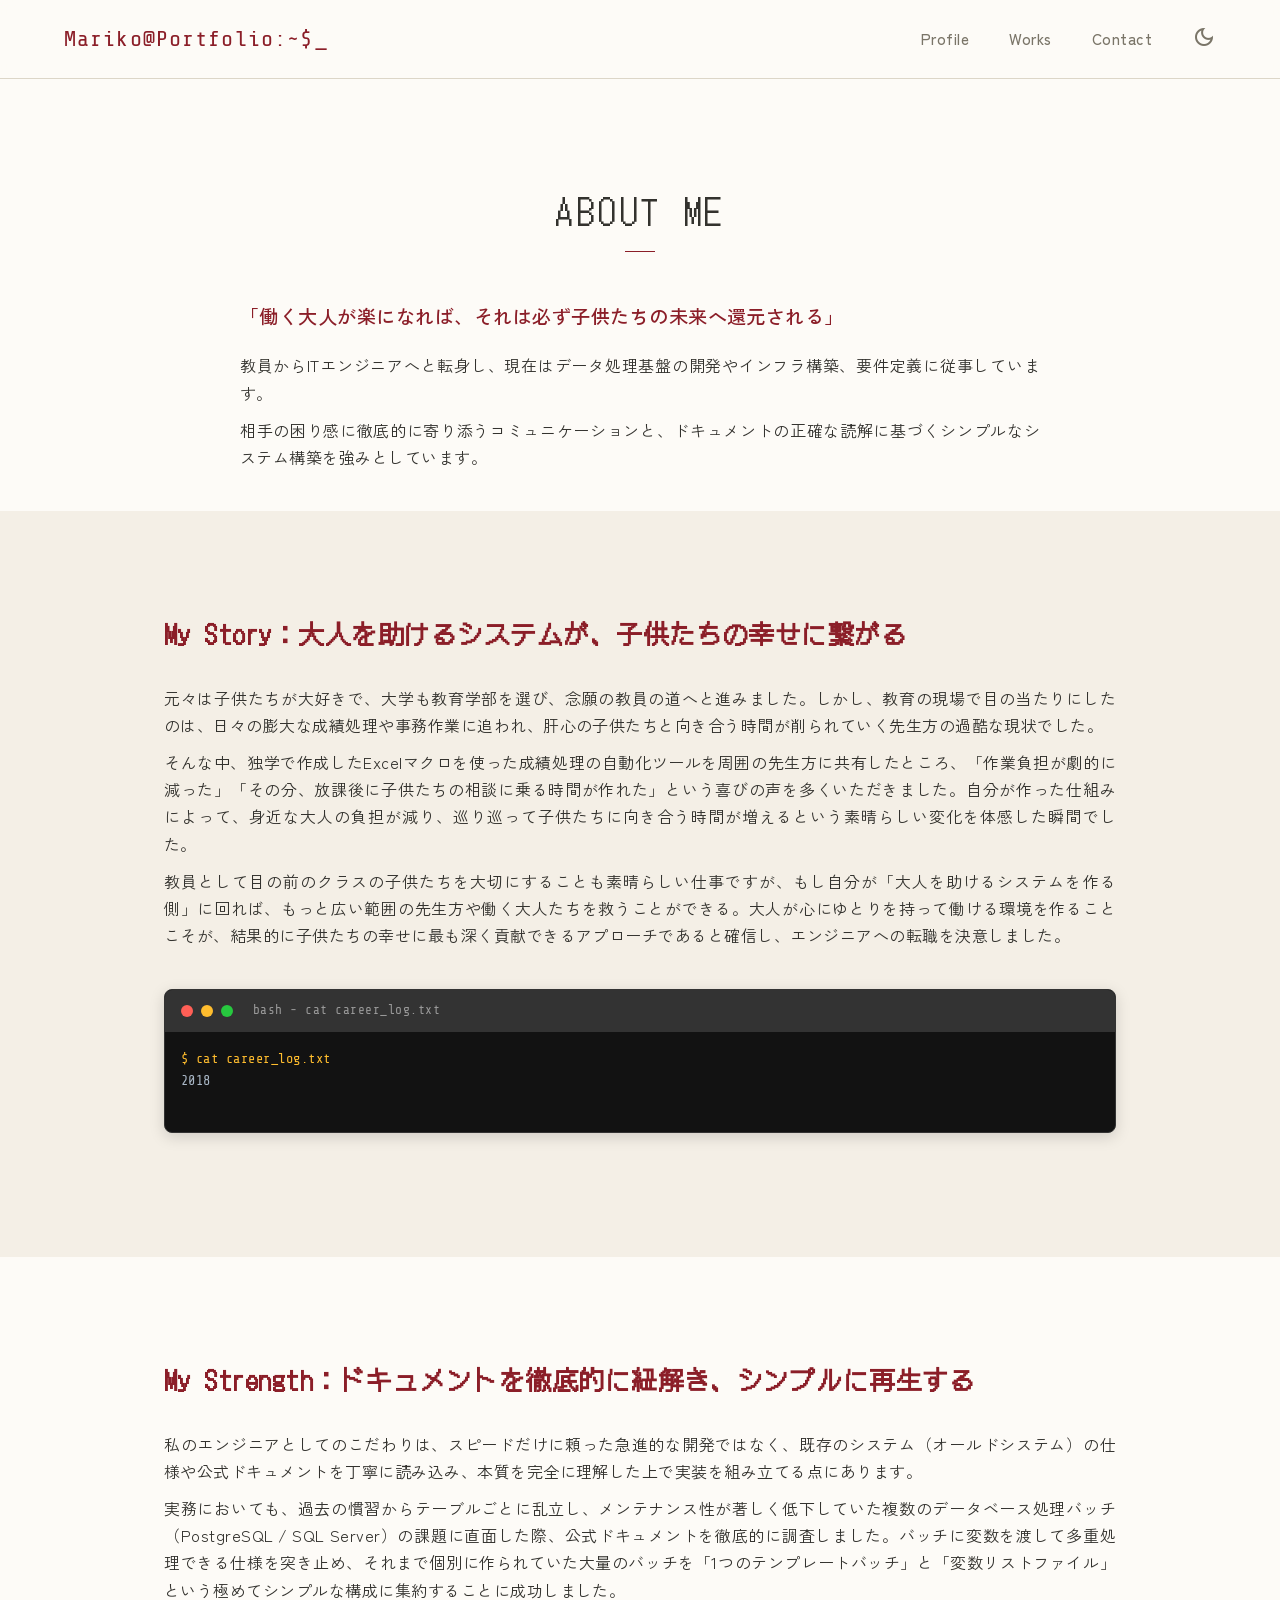
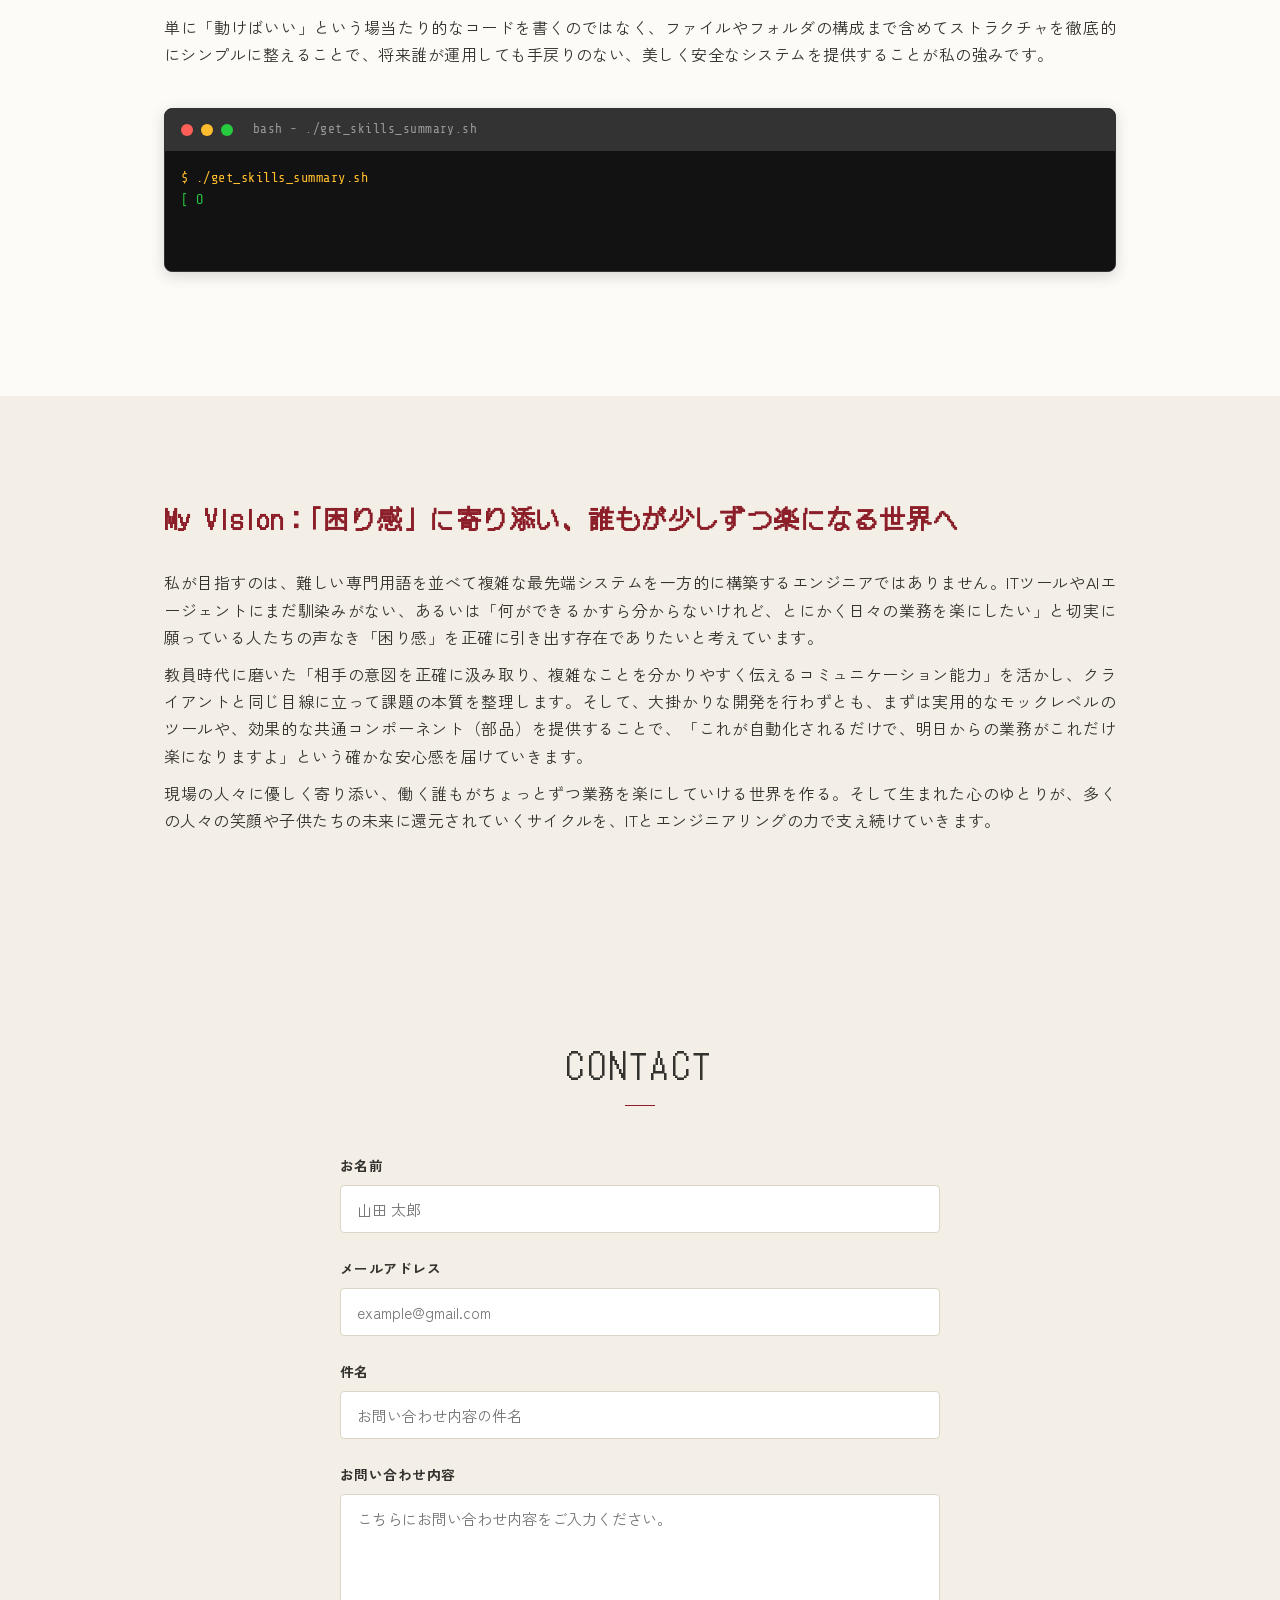
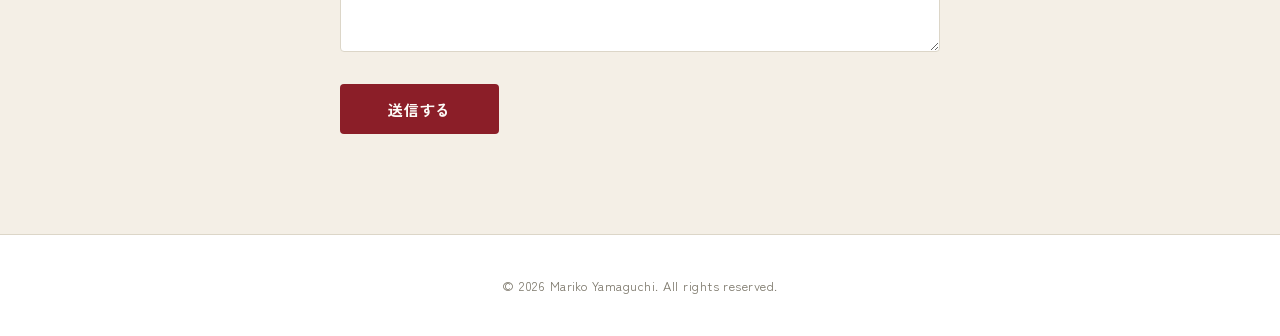
==== about/index.html @ 175cc42b "first commit" ====
<!DOCTYPE html>
<html lang="ja">
<head>
    <meta charset="UTF-8">
    <meta name="viewport" content="width=device-width, initial-scale=1.0">
    <title>About | Mariko Yamaguchi Portfolio</title>
    <link rel="preconnect" href="https://fonts.googleapis.com">
    <link rel="preconnect" href="https://fonts.gstatic.com" crossorigin>
    <link href="https://fonts.googleapis.com/css2?family=Zen+Kaku+Gothic+New:wght@400;500;700&family=DotGothic16&family=Share+Tech+Mono&display=swap" rel="stylesheet">
    <link href="https://fonts.googleapis.com/css2?family=Material+Symbols+Outlined:opsz,wght,FILL,GRAD@20..48,100..700,0..1,-50..200" rel="stylesheet" />
    <link rel="stylesheet" href="../css/style.css">
</head>
<body>

    <div id="common-header"></div>

    <main style="padding-top: 80px;"> <section class="about-intro-section">
            <div class="section-container" style="padding-bottom: 40px;">
                <h2 class="section-title">About Me</h2>
                <div class="profile-text" style="max-width: 800px; margin: 0 auto; text-align: center;">
                    <p style="font-size: 1.2rem; font-weight: 500; margin-bottom: 20px; color: var(--accent-color);">
                        「働く大人が楽になれば、それは必ず子供たちの未来へ還元される」
                    </p>
                    <p>教員からITエンジニアへと転身し、現在はデータ処理基盤の開発やインフラ構築、要件定義に従事しています。</p>
                    <p>相手の困り感に徹底的に寄り添うコミュニケーションと、ドキュメントの正確な読解に基づくシンプルなシステム構築を強みとしています。</p>
                </div>
            </div>
        </section>

        <section class="profile-section js-fade-element">
            <div class="section-container">
                <h3 style="font-size: 1.6rem; margin-bottom: 30px; color: var(--accent-color); font-family: 'DotGothic16', sans-serif;">
                    My Story：大人を助けるシステムが、子供たちの幸せに繋がる
                </h3>
                <div class="profile-text">
                    <p>元々は子供たちが大好きで、大学も教育学部を選び、念願の教員の道へと進みました。しかし、教育の現場で目の当たりにしたのは、日々の膨大な成績処理や事務作業に追われ、肝心の子供たちと向き合う時間が削られていく先生方の過酷な現状でした。</p>
                    <p>そんな中、独学で作成したExcelマクロを使った成績処理の自動化ツールを周囲の先生方に共有したところ、「作業負担が劇的に減った」「その分、放課後に子供たちの相談に乗る時間が作れた」という喜びの声を多くいただきました。自分が作った仕組みによって、身近な大人の負担が減り、巡り巡って子供たちに向き合う時間が増えるという素晴らしい変化を体感した瞬間でした。</p>
                    <p>教員として目の前のクラスの子供たちを大切にすることも素晴らしい仕事ですが、もし自分が「大人を助けるシステムを作る側」に回れば、もっと広い範囲の先生方や働く大人たちを救うことができる。大人が心にゆとりを持って働ける環境を作ることこそが、結果的に子供たちの幸せに最も深く貢献できるアプローチであると確信し、エンジニアへの転職を決意しました。</p>
                    
                    <div class="terminal-wrapper mini js-terminal-career" style="margin-top: 40px;">
                        <div class="terminal-header">
                            <span class="dot red"></span><span class="dot yellow"></span><span class="dot green"></span>
                            <span class="terminal-title">bash - cat career_log.txt</span>
                        </div>
                        <div class="terminal-body" id="typing-career" style="min-height: 100px;"></div>
                    </div>
                </div>
            </div>
        </section>

        <section class="strength-section js-fade-element">
            <div class="section-container">
                <h3 style="font-size: 1.6rem; margin-bottom: 30px; color: var(--accent-color); font-family: 'DotGothic16', sans-serif;">
                    My Strength：ドキュメントを徹底的に紐解き、シンプルに再生する
                </h3>
                <div class="profile-text">
                    <p>私のエンジニアとしてのこだわりは、スピードだけに頼った急進的な開発ではなく、既存のシステム（オールドシステム）の仕様や公式ドキュメントを丁寧に読み込み、本質を完全に理解した上で実装を組み立てる点にあります。</p>
                    <p>実務においても、過去の慣習からテーブルごとに乱立し、メンテナンス性が著しく低下していた複数のデータベース処理バッチ（PostgreSQL / SQL Server）の課題に直面した際、公式ドキュメントを徹底的に調査しました。バッチに変数を渡して多重処理できる仕様を突き止め、それまで個別に作られていた大量のバッチを「1つのテンプレートバッチ」と「変数リストファイル」という極めてシンプルな構成に集約することに成功しました。</p>
                    <p>単に「動けばいい」という場当たり的なコードを書くのではなく、ファイルやフォルダの構成まで含めてストラクチャを徹底的にシンプルに整えることで、将来誰が運用しても手戻りのない、美しく安全なシステムを提供することが私の強みです。</p>
                    
                    <div class="terminal-wrapper mini js-terminal-skills" style="margin-top: 40px;">
                        <div class="terminal-header">
                            <span class="dot red"></span><span class="dot yellow"></span><span class="dot green"></span>
                            <span class="terminal-title">bash - ./get_skills_summary.sh</span>
                        </div>
                        <div class="terminal-body" id="typing-skills" style="min-height: 120px;"></div>
                    </div>
                </div>
            </div>
        </section>

        <section class="contact-section js-fade-element">
            <div class="section-container">
                <h3 style="font-size: 1.6rem; margin-bottom: 30px; color: var(--accent-color); font-family: 'DotGothic16', sans-serif;">
                    My Vision：「困り感」に寄り添い、誰もが少しずつ楽になる世界へ
                </h3>
                <div class="profile-text">
                    <p>私が目指すのは、難しい専門用語を並べて複雑な最先端システムを一方的に構築するエンジニアではありません。ITツールやAIエージェントにまだ馴染みがない、あるいは「何ができるかすら分からないけれど、とにかく日々の業務を楽にしたい」と切実に願っている人たちの声なき「困り感」を正確に引き出す存在でありたいと考えています。</p>
                    <p>教員時代に磨いた「相手の意図を正確に汲み取り、複雑なことを分かりやすく伝えるコミュニケーション能力」を活かし、クライアントと同じ目線に立って課題の本質を整理します。そして、大掛かりな開発を行わずとも、まずは実用的なモックレベルのツールや、効果的な共通コンポーネント（部品）を提供することで、「これが自動化されるだけで、明日からの業務がこれだけ楽になりますよ」という確かな安心感を届けていきます。</p>
                    <p>現場の人々に優しく寄り添い、働く誰もがちょっとずつ業務を楽にしていける世界を作る。そして生まれた心のゆとりが、多くの人々の笑顔や子供たちの未来に還元されていくサイクルを、ITとエンジニアリングの力で支え続けていきます。</p>
                </div>
            </div>
        </section>

    </main>

    <div id="common-contact"></div>

    <div id="common-footer"></div>

    <script src="../js/main.js"></script>
</body>
</html>
---- css/style.css ----
/* ==========================================================================
   1. リセット & 基本設定
   ========================================================================== */
:root {
    /* ライトモード（デフォルト）のカラー変数 - レトロポップ＆アイボリー系 */
    --bg-main: #FDFBF7; /* 温かみのあるアイボリー */
    --bg-sub: #F4EFE6; /* 少し濃いクリーム色 */
    --text-main: #33322E; /* 真っ黒ではない、ブラウンがかった墨色 */
    --text-muted: #7A7568;
    --accent-color: #8B1E28; /* アクセントのエンジ色 */
    --accent-yellow: #E6B422; /* マイルドな黄色 */
    --accent-blue: #4B759A; /* マイルドな青 */
    --card-bg: #FFFFFF;
    --card-border: #DCD6C8;
    --header-bg: rgba(253, 251, 247, 0.9);
    --header-border: #DCD6C8;
}

/* ダークモード用のカラー変数（bodyにこのクラスが付与されると色が切り替わる） */
.dark-mode {
    --bg-main: #121212;
    --bg-sub: #1E1E1E;
    --text-main: #FDFBF7;
    --text-muted: #A3A098;
    --accent-color: #E6B422; /* ダークモード時は黄色をアクセントに */
    --accent-yellow: #E6B422;
    --accent-blue: #4B759A;
    --card-bg: #2C2C2C;
    --card-border: rgba(255, 255, 255, 0.1);
    --header-bg: rgba(18, 18, 18, 0.9);
    --header-border: rgba(255, 255, 255, 0.05);
}

*, *::before, *::after {
    box-sizing: border-box;
    margin: 0;
    padding: 0;
}

html {
    scroll-behavior: smooth;
}

body {
    font-family: 'Zen Kaku Gothic New', sans-serif;
    background-color: var(--bg-main);
    color: var(--text-main);
    line-height: 1.7;
    letter-spacing: 0.03em;
    -webkit-font-smoothing: antialiased;
    transition: background-color 0.3s ease, color 0.3s ease; /* ダークモード切替時のアニメーション */
}

a {
    color: inherit;
    text-decoration: none;
    transition: color 0.3s ease;
}

img {
    max-width: 100%;
    height: auto;
    display: block;
    transition: filter 0.5s ease;
}

/* 共通コンテナ */
.section-container {
    max-width: 1000px;
    margin: 0 auto;
    padding: 100px 24px;
}

.section-title {
    font-family: 'DotGothic16', sans-serif;
    font-size: 2.2rem;
    font-weight: 400; /* DotGothicは400で綺麗に表示されます */
    text-align: center;
    margin-bottom: 60px;
    position: relative;
    text-transform: uppercase;
    letter-spacing: 0.1em;
}

/* タイトルの下にシンプルで繊細なアクセントライン */
.section-title::after {
    content: '';
    position: absolute;
    bottom: -12px;
    left: 50%;
    transform: translateX(-50%);
    width: 30px;
    height: 1px;
    background-color: var(--accent-color);
}

/* ==========================================================================
   2. 固定ヘッダー（Navigation）
   ========================================================================== */
.site-header {
    position: fixed;
    top: 0;
    left: 0;
    width: 100%;
    z-index: 1000;
    background-color: var(--header-bg);
    backdrop-filter: blur(8px);
    border-bottom: 1px solid var(--header-border);
    transition: background-color 0.3s ease, border-color 0.3s ease;
}

.header-container {
    max-width: 1200px;
    margin: 0 auto;
    padding: 20px 24px;
    display: flex;
    justify-content: space-between;
    align-items: center;
}

.site-logo a {
    font-family: 'Share Tech Mono', monospace;
    font-size: 1.4rem;
    font-weight: 400;
    letter-spacing: 0.05em;
    color: var(--accent-color);
}

/* カーソル点滅アニメーション */
.logo-cursor {
    display: inline-block;
    margin-left: 2px;
    animation: blink 1s step-end infinite;
}

@keyframes blink {
    0%, 100% { opacity: 1; }
    50% { opacity: 0; }
}

.main-nav ul {
    list-style: none;
    display: flex;
    gap: 40px;
}

.main-nav a {
    font-size: 0.95rem;
    font-weight: 500;
    color: var(--text-muted);
}

.main-nav a:hover {
    color: var(--accent-color);
}

/* ダークモード切替ボタン */
.theme-toggle-btn {
    background: none;
    border: none;
    cursor: pointer;
    color: var(--text-muted);
    display: flex;
    align-items: center;
    padding: 0;
    transition: color 0.3s ease;
}

.theme-toggle-btn:hover {
    color: var(--accent-color);
}

/* ==========================================================================
   3. メインビジュアル
   ========================================================================== */
.main-visual {
    position: relative; /* 疑似要素の基準位置とするために追加 */
    height: 80vh;
    display: flex;
    align-items: center;
    justify-content: center;
    text-align: center;
    padding: 0 24px;
    z-index: 1; /* 文字が背景に埋もれないように追加 */
    background-color: var(--bg-main); /* 背景画像をやめてベースカラーを敷く */
}

/* ブラウン管風の走査線エフェクト */
.main-visual::before {
    content: "";
    position: absolute;
    top: 0;
    left: 0;
    width: 100%;
    height: 100%;
    background: linear-gradient(
        rgba(0, 0, 0, 0) 50%, 
        rgba(0, 0, 0, 0.04) 50% /* うっすらとした横縞を描画 */
    );
    background-size: 100% 4px; /* 走査線の幅 */
    z-index: -1; /* 文字の後ろに配置 */
    pointer-events: none; /* マウス操作を邪魔しないようにする */
}
.mv-title {
    font-size: 3.5rem;
    font-weight: 700;
    letter-spacing: 0.05em;
    margin-bottom: 16px;
    color: var(--accent-color);
}

.mv-subtitle {
    font-size: 1.1rem;
    font-weight: 400;
    color: var(--text-muted);
    letter-spacing: 0.08em;
}

/* ターミナルUI */
.terminal-wrapper {
    background-color: #121212; /* レトロモニターを意識したより深い黒 */
    border-radius: 8px;
    box-shadow: 0 0 25px rgba(39, 201, 63, 0.15), 0 10px 30px rgba(0, 0, 0, 0.4); /* ターミナルの緑色をうっすら発光させる */
    overflow: hidden;
    width: 100%;
    max-width: 650px;
    margin: 40px auto 0;
    text-align: left;
    font-family: 'Share Tech Mono', monospace; /* フォントもギークな等幅に変更 */
    border: 1px solid #333; /* うっすらとした枠線 */
}

.terminal-header {
    background-color: #333333;
    padding: 10px 16px;
    display: flex;
    align-items: center;
    gap: 8px;
}

.terminal-header .dot {
    width: 12px;
    height: 12px;
    border-radius: 50%;
}
.dot.red { background-color: #ff5f56; }
.dot.yellow { background-color: #ffbd2e; }
.dot.green { background-color: #27c93f; }

.terminal-title {
    color: #999;
    font-size: 0.8rem;
    margin-left: 12px;
}

.terminal-body {
    padding: 24px;
    color: #a9b7c6;
    font-size: 0.95rem;
    min-height: 180px;
    line-height: 1.6;
}

/* 資格セクション用ミニターミナル */
.terminal-wrapper.mini {
    max-width: 100%;
    margin: 0 0 24px 0;
    box-shadow: 0 4px 15px rgba(0, 0, 0, 0.15);
}
.terminal-wrapper.mini .terminal-body {
    min-height: 120px;
    font-size: 0.85rem;
    padding: 16px;
}

/* ==========================================================================
   4. 自己紹介（Profile）
   ========================================================================== */
.profile-section {
    background-color: var(--bg-sub);
    transition: background-color 0.3s ease;
}

.profile-content {
    display: flex;
    gap: 60px;
    align-items: center;
}

.profile-image {
    flex-shrink: 0;
    width: 280px;
    height: 280px;
    border-radius: 50%;
    overflow: hidden;
    background-color: #e2e8f0; /* 画像がない場合の仮背景 */
}

.profile-image img {
    width: 100%;
    height: 100%;
    object-fit: cover;
    image-rendering: pixelated; /* レトロポップなピクセル感を付与 */
    filter: contrast(110%);
    transition: transform 0.4s ease;
}

.profile-image:hover img {
    transform: scale(1.05); /* ホバーで少し拡大 */
}

.profile-text p {
    margin-bottom: 10px;
    color: var(--text-main);
    font-size: 1rem;
    text-align: justify;
}

.profile-text p:last-child {
    margin-bottom: 0;
}

/* ==========================================================================
   5. 制作実績（Works）
   ========================================================================== */
/* 今後カードが増えても自動で綺麗に並ぶようGridを採用 */
.works-grid {
    display: grid;
    grid-template-columns: repeat(auto-fit, minmax(320px, 1fr));
    gap: 40px;
}

/* aタグをブロック要素化し、変数を適用 */
a.work-card {
    display: block;
    background-color: var(--card-bg);
    border: 1px solid var(--card-border);
    border-radius: 4px;
    overflow: hidden;
    text-decoration: none;
    color: inherit;
    transition: transform 0.4s ease, box-shadow 0.4s ease, border-color 0.4s ease, background-color 0.3s ease;
}

/* カード全体のデフォルトホバー：レトロポップなソリッドシャドウ */
a.work-card:hover {
    transform: translate(-4px, -4px); /* 斜め上に浮き上がる */
    box-shadow: 6px 6px 0px var(--accent-color);
    border-color: var(--accent-color);
}

/* Work1：青系のソリッドシャドウ */
a.work-card.theme-blue:hover {
    box-shadow: 6px 6px 0px var(--accent-blue);
    border-color: var(--accent-blue);
}

/* Work2：黄色系のソリッドシャドウ（テーマカラーに合わせて変更） */
a.work-card.theme-green:hover {
    box-shadow: 6px 6px 0px var(--accent-yellow);
    border-color: var(--accent-yellow);
}

.work-image {
    width: 100%;
    height: 210px;
    overflow: hidden;
    background-color: #f1f5f9;
}

.work-image img {
    width: 100%;
    height: 100%;
    object-fit: cover;
    /* レトロポップな質感：ピクセルを際立たせ、コントラスト・彩度を上げる */
    image-rendering: pixelated;
    filter: contrast(120%) saturate(130%);
    transition: transform 0.4s ease, filter 0.4s ease;
}

/* ホバー時に画像を少し拡大＆くっきりさせる演出 */
.work-card:hover .work-image img {
    transform: scale(1.05);
    filter: contrast(130%) saturate(150%);
}

.work-body {
    padding: 30px 24px;
}

.work-title {
    font-size: 1.25rem;
    font-weight: 700;
    margin-bottom: 12px;
    color: var(--accent-color);
}

.work-desc {
    font-size: 0.9rem;
    color: var(--text-muted);
    margin-bottom: 24px;
    text-align: justify;
}

/* 擬似的なリンクテキスト（HTMLで span.pseudo-link に変更した箇所） */
.pseudo-link {
    display: inline-block;
    font-size: 0.85rem;
    font-weight: 700;
    color: var(--accent-color);
    border-bottom: 1px solid var(--accent-color);
    padding-bottom: 2px;
    transition: color 0.3s ease, border-color 0.3s ease;
}

/* カード全体をホバーした時に、中のリンクテキストの色も変化させる */
a.work-card:hover .pseudo-link {
    color: var(--text-muted);
    border-color: var(--text-muted);
}

/* 【修正】汎用リンクボタン（Works詳細、Profile詳細 共通）のスタイリング */
.works-more-btn,
.profile-more-btn {
    display: inline-block;
    background-color: transparent;
    color: var(--accent-color);
    border: 2px solid var(--accent-color);
    padding: 12px 36px;
    border-radius: 4px;
    font-weight: 700;
    text-decoration: none;
    letter-spacing: 0.05em;
    /* カードのホバーアニメーションの速度と統一 */
    transition: transform 0.4s ease, box-shadow 0.4s ease, background-color 0.3s ease, color 0.3s ease;
}

/* 実績カードと統一感を持たせた、レトロポップなソリッドシャドウホバー演出 */
.works-more-btn:hover,
.profile-more-btn:hover {
    transform: translate(-4px, -4px); /* 斜め上に浮き上がる */
    box-shadow: 4px 4px 0px var(--accent-color); /* エンジ色（ダークモード時は黄色）のソリッド影 */
}

/* ==========================================================================
   6. お問い合わせ（Contact）
   ========================================================================== */
.contact-section {
    background-color: var(--bg-sub);
    transition: background-color 0.3s ease;
}

.contact-form-wrapper {
    max-width: 600px;
    margin: 0 auto;
}

.form-group {
    margin-bottom: 24px;
}

.form-group label {
    display: block;
    font-size: 0.85rem;
    font-weight: 700;
    margin-bottom: 8px;
    color: var(--text-main);
}

.form-group input,
.form-group textarea {
    width: 100%;
    padding: 12px 16px;
    font-family: inherit;
    font-size: 0.95rem;
    background-color: var(--card-bg);
    border: 1px solid var(--card-border);
    border-radius: 4px;
    color: var(--text-main);
    transition: background-color 0.3s ease, color 0.3s ease, border-color 0.3s ease, box-shadow 0.3s ease;
}

/* 入力欄にフォーカスした際のスタイリッシュな極細線 */
.form-group input:focus,
.form-group textarea:focus {
    outline: none;
    border-color: var(--accent-color);
    box-shadow: 0 0 0 1px var(--accent-color);
}

/* （中略 ※ .form-btn-wrap はそのまま維持） */

.submit-btn {
    display: inline-block;
    background-color: var(--accent-color);
    color: var(--bg-main);
    padding: 14px 48px;
    font-family: inherit;
    font-size: 0.95rem;
    font-weight: 700;
    border: none;
    border-radius: 4px;
    cursor: pointer;
    letter-spacing: 0.05em;
    transition: opacity 0.3s ease;
}

.submit-btn:hover {
    opacity: 0.8;
}

/* 送信ステータス表示用スタイル */
.form-status {
    margin-top: 20px;
    padding: 12px;
    border-radius: 4px;
    text-align: center;
    font-size: 0.9rem;
    font-weight: 500;
    display: none; /* 初期は非表示 */
}
.form-status.success {
    display: block;
    background-color: #f0fdf4;
    color: #166534;
    border: 1px solid #bbf7d0;
}
.form-status.error {
    display: block;
    background-color: #fef2f2;
    color: #991b1b;
    border: 1px solid #fecaca;
}

/* ==========================================================================
   7. フッター
   ========================================================================== */
.site-footer {
    background-color: var(--card-bg);
    border-top: 1px solid var(--card-border);
    padding: 40px 24px;
    text-align: center;
    transition: background-color 0.3s ease, border-color 0.3s ease;
}

.site-footer p {
    font-size: 0.8rem;
    color: var(--text-muted);
}

/* ==========================================================================
   8. スクロールエフェクト（ふわっとフェードイン用の初期状態）
   ========================================================================== */
.js-fade-element {
    opacity: 0;
    transform: translateY(30px); /* 下からふわっと浮き上がらせるための下方に配置 */
    transition: opacity 1.0s ease, transform 1.0s ease;
}

/* JavaScriptでこのクラスが付与されたら表示状態にする */
.js-fade-element.is-visible {
    opacity: 1;
    transform: translateY(0);
}

/* ==========================================================================
   9. レスポンシブ（スマホ・タブレット対応）
   ========================================================================== */
@media (max-width: 768px) {
    .header-container {
        flex-direction: column;
        gap: 12px;
        padding: 16px 24px;
    }
    
    .main-nav ul {
        gap: 24px;
    }

    .mv-title {
        font-size: 2.5rem;
    }

    .section-container {
        padding: 60px 24px;
    }

    .profile-content {
        flex-direction: column;
        gap: 32px;
        text-align: center;
    }
}

/* ==========================================================================
   10. 初回ローディング画面（ターミナル風）
   ========================================================================== */
.loading-overlay {
    position: fixed;
    top: 0;
    left: 0;
    width: 100%;
    height: 100vh;
    background-color: #0f172a; /* 深みのあるコンソールブラック */
    z-index: 9999;
    display: flex;
    flex-direction: column;
    justify-content: center;
    align-items: flex-start;
    padding-left: 10%; /* 少し左寄りに配置 */
    transition: opacity 0.6s ease, visibility 0.6s ease;
}

/* JSから付与してローディング画面をフェードアウトさせるためのクラス */
.loading-overlay.is-loaded {
    opacity: 0;
    visibility: hidden;
    pointer-events: none;
}

.loading-container {
    font-family: 'Share Tech Mono', monospace;
    color: #27c93f; /* ターミナルグリーン */
    font-size: 1.2rem;
    line-height: 2;
}

.loading-txt {
    min-height: 2.4rem; /* タイピング前のガタつき防止 */
}

/* Welcome! だけ大きく黄色で表示 */
.loading-welcome {
    font-size: 4rem;
    font-weight: 700;
    color: var(--accent-yellow);
    margin-top: 20px;
}

@media (max-width: 768px) {
    .loading-overlay {
        padding-left: 5%;
    }
    .loading-welcome {
        font-size: 2.5rem;
    }
}
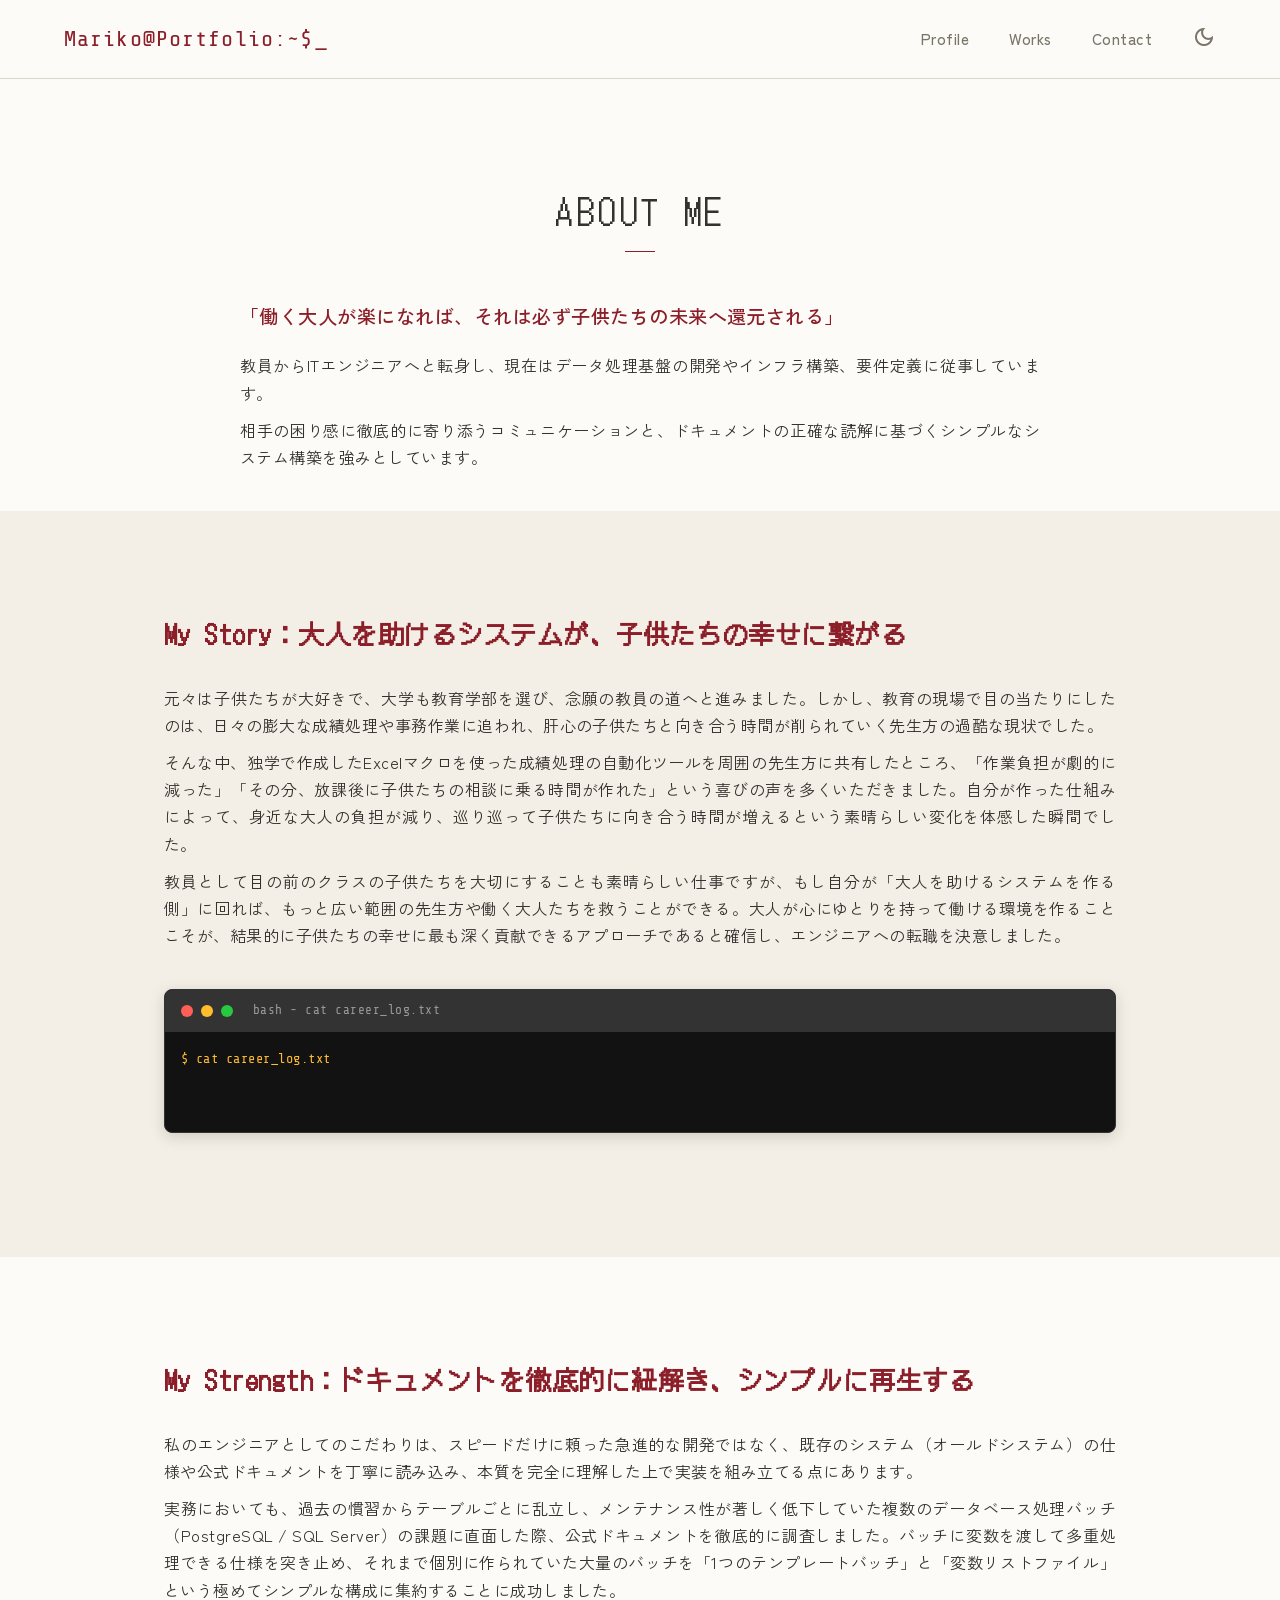
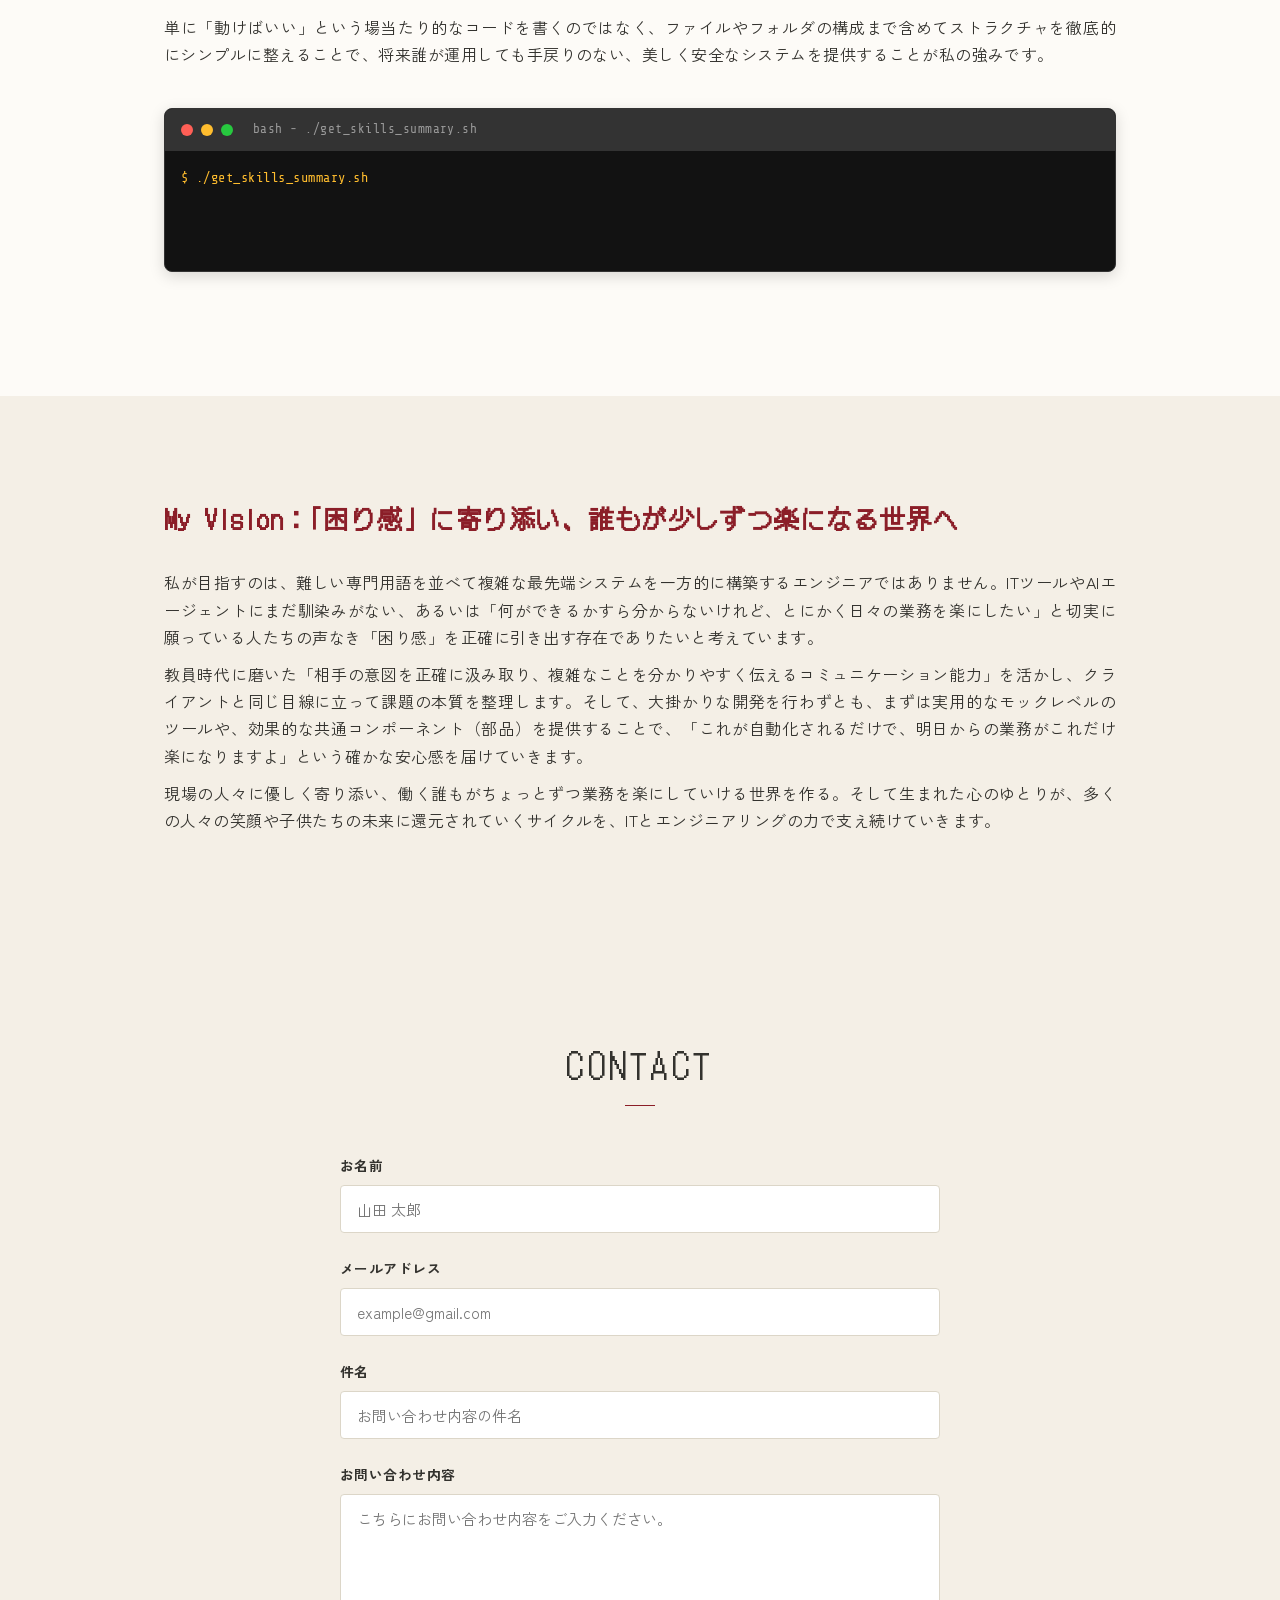
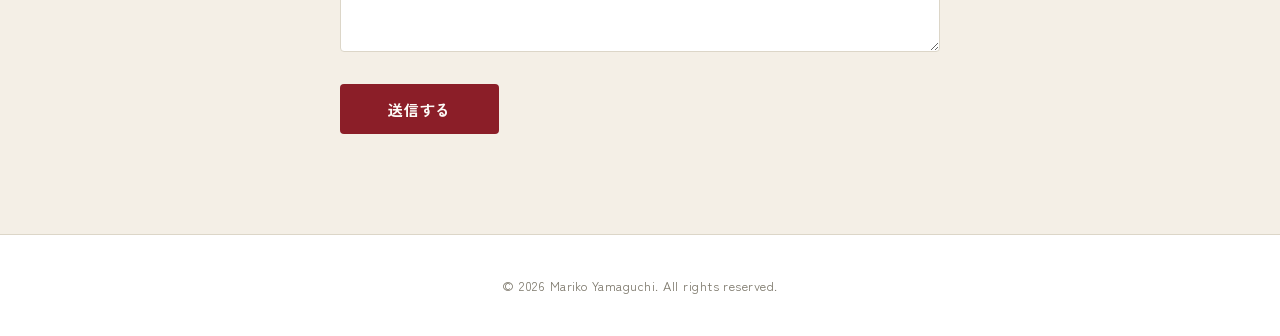
==== commit b744e6aa: "Refactor: ES Modules化およびコンポーネント・headの共通化" ====
--- a/about/index.html
+++ b/about/index.html
@@ -4,11 +4,7 @@
     <meta charset="UTF-8">
     <meta name="viewport" content="width=device-width, initial-scale=1.0">
     <title>About | Mariko Yamaguchi Portfolio</title>
-    <link rel="preconnect" href="https://fonts.googleapis.com">
-    <link rel="preconnect" href="https://fonts.gstatic.com" crossorigin>
-    <link href="https://fonts.googleapis.com/css2?family=Zen+Kaku+Gothic+New:wght@400;500;700&family=DotGothic16&family=Share+Tech+Mono&display=swap" rel="stylesheet">
-    <link href="https://fonts.googleapis.com/css2?family=Material+Symbols+Outlined:opsz,wght,FILL,GRAD@20..48,100..700,0..1,-50..200" rel="stylesheet" />
-    <link rel="stylesheet" href="../css/style.css">
+    <link rel="stylesheet" href="/css/style.css">
 </head>
 <body>
 
@@ -88,6 +84,6 @@
 
     <div id="common-footer"></div>
 
-    <script src="../js/main.js"></script>
+    <script type="module" src="/js/main.js"></script>
 </body>
 </html>
--- a/css/style.css
+++ b/css/style.css
@@ -343,22 +343,19 @@
 }
 
 /* カード全体のデフォルトホバー：レトロポップなソリッドシャドウ */
+a.work-card {
+    --card-hover-color: var(--accent-color); /* デフォルト色 */
+}
+a.work-card.theme-blue {
+    --card-hover-color: var(--accent-blue);
+}
+a.work-card.theme-green {
+    --card-hover-color: var(--accent-yellow);
+}
 a.work-card:hover {
     transform: translate(-4px, -4px); /* 斜め上に浮き上がる */
-    box-shadow: 6px 6px 0px var(--accent-color);
-    border-color: var(--accent-color);
-}
-
-/* Work1：青系のソリッドシャドウ */
-a.work-card.theme-blue:hover {
-    box-shadow: 6px 6px 0px var(--accent-blue);
-    border-color: var(--accent-blue);
-}
-
-/* Work2：黄色系のソリッドシャドウ（テーマカラーに合わせて変更） */
-a.work-card.theme-green:hover {
-    box-shadow: 6px 6px 0px var(--accent-yellow);
-    border-color: var(--accent-yellow);
+    box-shadow: 6px 6px 0px var(--card-hover-color);
+    border-color: var(--card-hover-color);
 }
 
 .work-image {
@@ -419,9 +416,8 @@
     border-color: var(--text-muted);
 }
 
-/* 【修正】汎用リンクボタン（Works詳細、Profile詳細 共通）のスタイリング */
-.works-more-btn,
-.profile-more-btn {
+/* 汎用リンクボタン（Works詳細、Profile詳細 共通）のスタイリング */
+.btn-more {
     display: inline-block;
     background-color: transparent;
     color: var(--accent-color);
@@ -431,15 +427,12 @@
     font-weight: 700;
     text-decoration: none;
     letter-spacing: 0.05em;
-    /* カードのホバーアニメーションの速度と統一 */
     transition: transform 0.4s ease, box-shadow 0.4s ease, background-color 0.3s ease, color 0.3s ease;
 }
 
-/* 実績カードと統一感を持たせた、レトロポップなソリッドシャドウホバー演出 */
-.works-more-btn:hover,
-.profile-more-btn:hover {
-    transform: translate(-4px, -4px); /* 斜め上に浮き上がる */
-    box-shadow: 4px 4px 0px var(--accent-color); /* エンジ色（ダークモード時は黄色）のソリッド影 */
+.btn-more:hover {
+    transform: translate(-4px, -4px);
+    box-shadow: 4px 4px 0px var(--accent-color);
 }
 
 /* ==========================================================================
